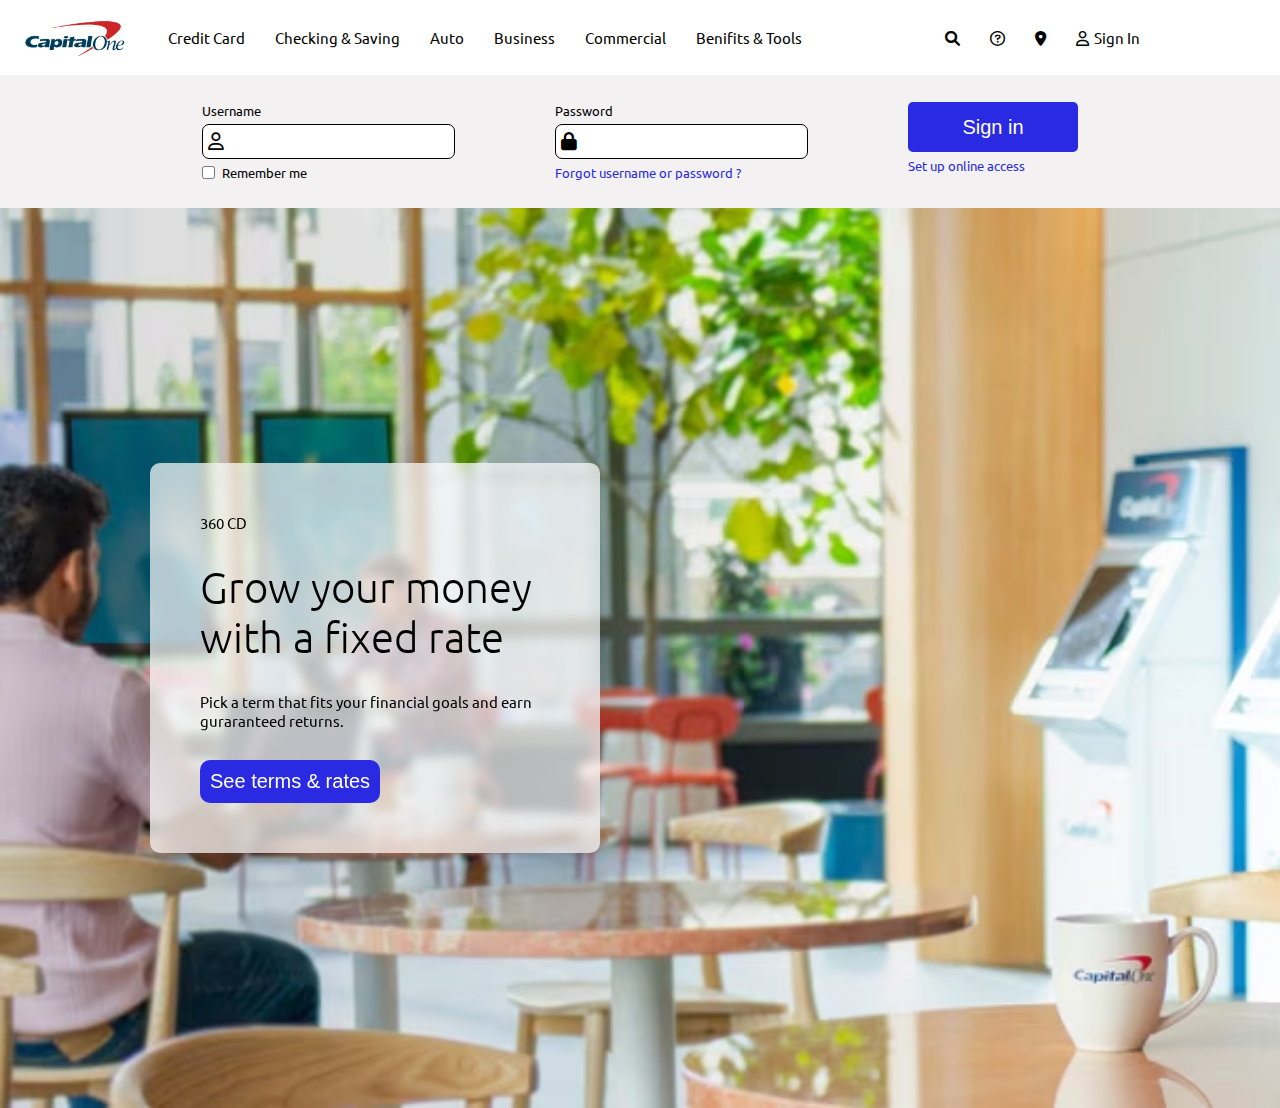
==== index.html @ dbafbaac "Add files via upload" ====
<!DOCTYPE html>
<html lang="en">

<head>
    <meta charset="UTF-8">
    <meta name="viewport" content="width=device-width, initial-scale=1.0">
    <link rel="icon" type="image/x-icon" href="title-icon.ico"> 
    <title>Capital-One</title>
    <link href="https://cdnjs.cloudflare.com/ajax/libs/font-awesome/6.0.0/css/all.min.css" rel="stylesheet">
    <link rel="stylesheet" href="style.css">
    <!-- <link href="https://fonts.googleapis.com/css2"> -->
</head>

<body>
    <nav>
        <div class="right">
            <ul>
                <li><img src="logo.png" alt=""></li>
                <li>Credit Card</li>
                <li>Checking & Saving</li>
                <li>Auto</li>
                <li>Business</li>
                <li>Commercial</li>
                <li>Benifits & Tools</li>
            </ul>
        </div>
        <div class="left">
            <ul>
                <li><i class="fa-solid fa-magnifying-glass"></i></li>
                <li><i class="fa-regular fa-circle-question"></i></li>
                <li><i class="fa-solid fa-location-dot"></i></li>
                <li><span><i class="fa-regular fa-user"></i></span>Sign In</li>
            </ul>
        </div>
    </nav>

    <div class="login-page">
        <form>
            <div class="user-name">
                <label>Username</label>
                <div class="input-filled">
                    <span><i class="fa-regular fa-user"></i></span>
                    <input type="text" required>
                </div>
                <div class="remember-me">
                    <input type="checkbox" name="" id="" required>
                    <p>Remember me</p>
                </div>
            </div>
            <div class="password">
                <label>Password</label>
                <div class="input-filled">
                    <span><i class="fa-solid fa-lock"></i></span>
                    <input type="password" required>
                </div>
                <div class="remember-me">
                    <a href="">Forgot username or password ?</a>
                </div>
            </div>
            <div class="sign-in">
                <a href=""><button>Sign in</button></a>
                <a href="">Set up online access</a>
            </div>
        </form>
    </div>
    <div class="main-page">
        <div class="containt">
            <p>360 CD</p>
            <h1>Grow your money <br> with a fixed rate</h1>
            <p class="des">Pick a term that fits your financial goals and earn <br/> guraranteed returns.</p>
            <a href=""><button>See terms & rates</button></a>
        </div>
    </div>

</body>

</html>
---- style.css ----
@import url("https://fonts.googleapis.com/css2?family=Ubuntu:ital,wght@0,300");
* {
  margin: 0;
  padding: 0;
  box-sizing: border-box;
}
body {
  width: 100vw;
  height: 100vh;
  overflow-x: hidden;
  font-family: Ubuntu;
  font-weight: 400;
  font-size: 15px;
}
nav {
  width: 100%;
  display: flex;
  justify-content: center;
  align-items: center;
  padding: 8px;
}
.right {
  width: 70%;
}
nav ul {
  display: flex;
  justify-content: center;
  align-items: center;
  gap: 30px;
}
.right img {
  width: 120px;
}
.left {
  width: 40%;
}
li {
  list-style: none;
}
li span {
  padding-right: 5px;
}
nav li:hover {
  cursor: pointer;
}

.login-page form {
  width: 100%;
  background-color: rgb(243, 241, 241);
  display: flex;
  justify-content: center;
  gap: 100px;
  padding: 27px;
  font-size: 13px;
}
.user-name {
  display: flex;
  flex-direction: column;
}
.input-filled {
  font-size: 18px;
  margin: 5px 0;
  padding: 5px;
  border-radius: 7px;
  background-color: white;
  border: 1px solid black;
}
.input-filled input {
  border: none;
  font-size: 17px;
}
.input-filled input:focus {
  outline: none;
}
.remember-me {
  display: flex;
}
.remember-me p {
  margin-left: 7px;
}
.login-page a {
  text-decoration: none;
  color: rgb(42, 42, 227);
}
.login-page a:hover {
  text-decoration: underline;
}
.login-page .sign-in {
  display: flex;
  flex-direction: column;
}
.sign-in button {
  background-color: rgb(42, 42, 227);
  color: white;
  border: none;
  border-radius: 5px;
  height: 50px;
  width: 170px;
  font-size: 20px;
  margin-bottom: 5px;
}
button:hover {
  cursor: pointer;
}

.main-page {
  background-image: url("background.jpg");
  height: 100vh;
  background-repeat: no-repeat;
  background-size: cover;
  display: flex;
  justify-content: flex-start;
  align-items: center;
}
.containt {
  width: 450px;
  padding: 50px;
  border-radius: 10px;
  margin-left: 150px;
  background: rgba(255, 255, 255, 0.7);
  backdrop-filter: blur(5px);
  -webkit-backdrop-filter: blur(5px);
}
.containt p {
  margin-bottom: 30px;
}
.containt h1 {
  font-size: 42px;
  font-weight: 300;
  margin-bottom: 30px;
}
.containt button {
  font-size: 20px;
  padding: 10px;
  border: none;
  background-color: rgb(42, 42, 227);
  border-radius: 10px;
  color: white;
}
.containt button:hover {
  cursor: pointer;
}
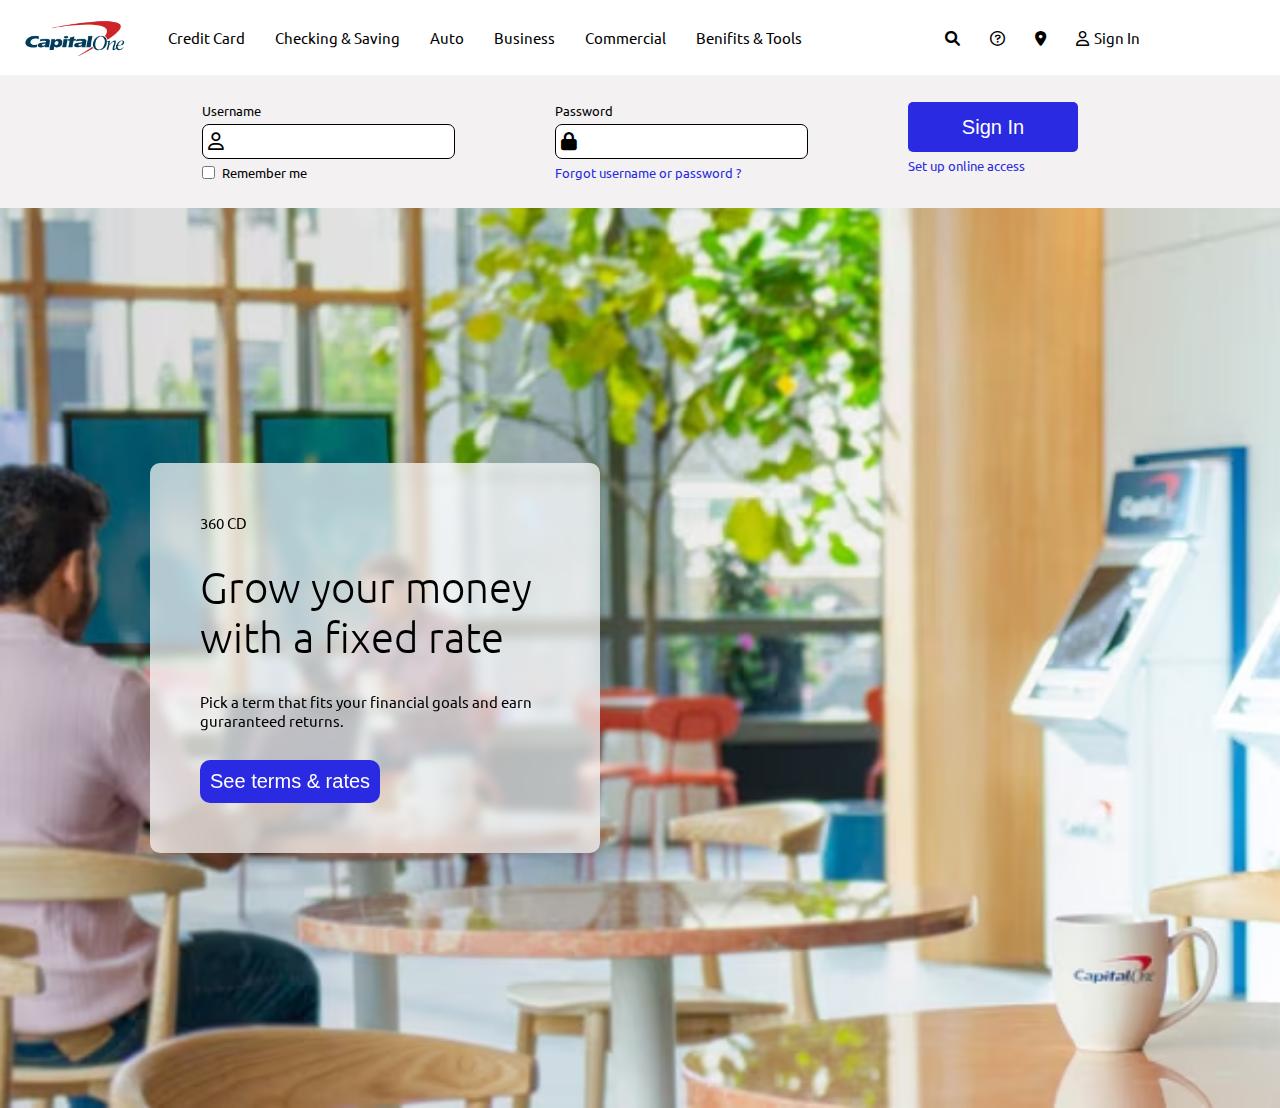
==== commit d0b5aeb8: "Add files via upload" ====
--- a/index.html
+++ b/index.html
@@ -29,21 +29,22 @@
                 <li><i class="fa-solid fa-magnifying-glass"></i></li>
                 <li><i class="fa-regular fa-circle-question"></i></li>
                 <li><i class="fa-solid fa-location-dot"></i></li>
-                <li><span><i class="fa-regular fa-user"></i></span>Sign In</li>
+                <a href="sign-in/sign-in.html">
+                    <li><span><i class="fa-regular fa-user"></i></span>Sign In</li></a>
             </ul>
         </div>
     </nav>
 
     <div class="login-page">
-        <form>
+        <form id="signinForm" onsubmit="return validateForm()">
             <div class="user-name">
                 <label>Username</label>
                 <div class="input-filled">
                     <span><i class="fa-regular fa-user"></i></span>
-                    <input type="text" required>
+                    <input type="text" required id="username">
                 </div>
                 <div class="remember-me">
-                    <input type="checkbox" name="" id="" required>
+                    <input type="checkbox" name="" id="rememberMe" required>
                     <p>Remember me</p>
                 </div>
             </div>
@@ -51,15 +52,15 @@
                 <label>Password</label>
                 <div class="input-filled">
                     <span><i class="fa-solid fa-lock"></i></span>
-                    <input type="password" required>
+                    <input type="password" required id="password">
                 </div>
                 <div class="remember-me">
                     <a href="">Forgot username or password ?</a>
                 </div>
             </div>
             <div class="sign-in">
-                <a href=""><button>Sign in</button></a>
-                <a href="">Set up online access</a>
+                <button type="submit">Sign In</button>
+                <a href="./login/login.html">Set up online access</a>
             </div>
         </form>
     </div>
@@ -71,7 +72,7 @@
             <a href=""><button>See terms & rates</button></a>
         </div>
     </div>
-
+<script src="script.js"></script>
 </body>
 
 </html>--- a/style.css
+++ b/style.css
@@ -33,6 +33,10 @@
 }
 .left {
   width: 40%;
+}
+.left a{
+  text-decoration: none;
+  color: black;
 }
 li {
   list-style: none;
@@ -99,6 +103,10 @@
   font-size: 20px;
   margin-bottom: 5px;
 }
+.sign-in .box{
+  text-decoration: none;
+  color: white;
+}
 button:hover {
   cursor: pointer;
 }
